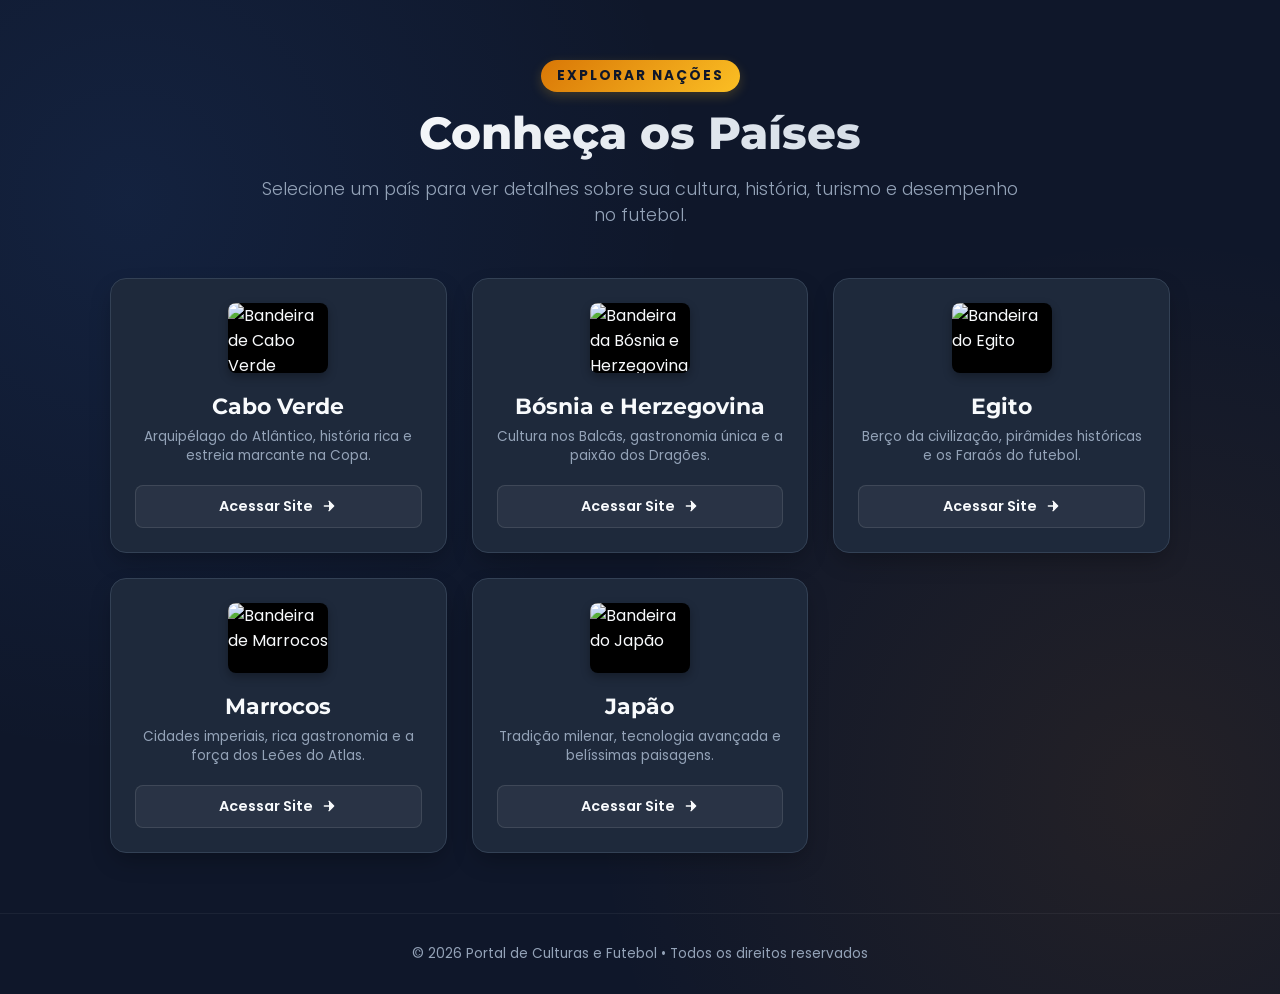
==== index.html @ cd8142f0 "Alterando titulo" ====
<!DOCTYPE html>
<html lang="pt-BR">
<head>
    <meta charset="UTF-8">
    <meta name="viewport" content="width=device-width, initial-scale=1.0">
    <title>Portal dos Países - Copa do Brasil</title>
    <link href="https://fonts.googleapis.com/css2?family=Montserrat:wght@400;600;700;800&family=Poppins:wght@300;400;500;600&display=swap" rel="stylesheet">
    <style>
        :root {
            --primary-bg: #0f172a;
            --card-bg: #1e293b;
            --accent-gold: #fbbf24;
            --text-main: #f8fafc;
            --text-muted: #94a3b8;
            --border-color: #334155;
        }

        * {
            margin: 0;
            padding: 0;
            box-sizing: border-box;
        }

        body {
            font-family: 'Poppins', sans-serif;
            background-color: var(--primary-bg);
            color: var(--text-main);
            min-height: 100vh;
            display: flex;
            flex-direction: column;
            justify-content: space-between;
            align-items: center;
            background-image: 
                radial-gradient(circle at 10% 20%, rgba(59, 130, 246, 0.1) 0%, transparent 40%),
                radial-gradient(circle at 90% 80%, rgba(217, 119, 6, 0.1) 0%, transparent 40%);
        }

        header {
            text-align: center;
            padding: 60px 20px 30px;
            max-width: 800px;
        }

        .badge {
            display: inline-block;
            background: linear-gradient(135deg, #d97706, #fbbf24);
            color: #0f172a;
            font-weight: 700;
            font-size: 0.85rem;
            text-transform: uppercase;
            letter-spacing: 2px;
            padding: 6px 16px;
            border-radius: 50px;
            margin-bottom: 15px;
            box-shadow: 0 4px 12px rgba(251, 191, 36, 0.2);
        }

        h1 {
            font-family: 'Montserrat', sans-serif;
            font-size: 2.8rem;
            font-weight: 800;
            line-height: 1.2;
            background: linear-gradient(to right, #ffffff, #cbd5e1);
            -webkit-background-clip: text;
            -webkit-text-fill-color: transparent;
            margin-bottom: 15px;
        }

        p.subtitle {
            color: var(--text-muted);
            font-size: 1.1rem;
            font-weight: 300;
        }

        main {
            width: 100%;
            max-width: 1100px;
            padding: 20px;
            margin-bottom: 40px;
        }

        .grid-container {
            display: grid;
            grid-template-columns: repeat(auto-fit, minmax(280px, 1fr));
            gap: 25px;
            justify-content: center;
        }

        .country-card {
            background-color: var(--card-bg);
            border: 1px solid var(--border-color);
            border-radius: 16px;
            padding: 24px;
            display: flex;
            flex-direction: column;
            align-items: center;
            text-decoration: none;
            color: var(--text-main);
            transition: all 0.3s cubic-bezier(0.4, 0, 0.2, 1);
            position: relative;
            overflow: hidden;
            box-shadow: 0 10px 25px -5px rgba(0, 0, 0, 0.3);
        }

        .country-card::before {
            content: '';
            position: absolute;
            top: 0;
            left: 0;
            width: 100%;
            height: 4px;
            background: linear-gradient(90deg, transparent, var(--accent-gold), transparent);
            opacity: 0;
            transition: opacity 0.3s ease;
        }

        .country-card:hover {
            transform: translateY(-8px);
            border-color: rgba(251, 191, 36, 0.5);
            box-shadow: 0 20px 35px -10px rgba(0, 0, 0, 0.5), 0 0 15px rgba(251, 191, 36, 0.1);
        }

        .country-card:hover::before {
            opacity: 1;
        }

        .flag-wrapper {
            width: 100px;
            height: 70px;
            border-radius: 8px;
            overflow: hidden;
            margin-bottom: 20px;
            box-shadow: 0 4px 10px rgba(0, 0, 0, 0.3);
            display: flex;
            align-items: center;
            justify-content: center;
            background-color: #000;
        }

        .flag-img {
            width: 100%;
            height: 100%;
            object-fit: cover;
            transition: transform 0.3s ease;
        }

        .country-card:hover .flag-img {
            transform: scale(1.08);
        }

        .country-name {
            font-family: 'Montserrat', sans-serif;
            font-size: 1.35rem;
            font-weight: 700;
            margin-bottom: 8px;
            text-align: center;
        }

        .country-desc {
            font-size: 0.85rem;
            color: var(--text-muted);
            text-align: center;
            margin-bottom: 20px;
            line-height: 1.4;
        }

        .btn-access {
            width: 100%;
            padding: 10px 18px;
            border-radius: 8px;
            background-color: rgba(255, 255, 255, 0.05);
            border: 1px solid rgba(255, 255, 255, 0.1);
            color: var(--text-main);
            font-weight: 600;
            font-size: 0.9rem;
            display: flex;
            align-items: center;
            justify-content: center;
            gap: 8px;
            transition: all 0.3s ease;
        }

        .country-card:hover .btn-access {
            background-color: var(--accent-gold);
            color: #0f172a;
            border-color: var(--accent-gold);
        }

        .btn-access svg {
            width: 16px;
            height: 16px;
            fill: currentColor;
            transition: transform 0.3s ease;
        }

        .country-card:hover .btn-access svg {
            transform: translateX(4px);
        }

        footer {
            padding: 30px;
            text-align: center;
            color: var(--text-muted);
            font-size: 0.85rem;
            border-top: 1px solid rgba(255, 255, 255, 0.05);
            width: 100%;
        }

        @media (max-width: 600px) {
            h1 {
                font-size: 2rem;
            }
            .grid-container {
                grid-template-columns: 1fr;
            }
        }
    </style>
</head>
<body>

    <header>
        <span class="badge">Explorar Nações</span>
        <h1>Conheça os Países</h1>
        <p class="subtitle">Selecione um país para ver detalhes sobre sua cultura, história, turismo e desempenho no futebol.</p>
    </header>

    <main>
        <div class="grid-container">

            <!-- Cabo Verde -->
            <a href="caboverde.html" class="country-card">
                <div class="flag-wrapper">
                    <img src="https://flagcdn.com/w160/cv.png" alt="Bandeira de Cabo Verde" class="flag-img">
                </div>
                <h2 class="country-name">Cabo Verde</h2>
                <p class="country-desc">Arquipélago do Atlântico, história rica e estreia marcante na Copa.</p>
                <div class="btn-access">
                    <span>Acessar Site</span>
                    <svg viewBox="0 0 24 24"><path d="M5 12h14M12 5l7 7-7 7" stroke="currentColor" stroke-width="2" stroke-linecap="round" stroke-linejoin="round"/></svg>
                </div>
            </a>

            <!-- Bósnia e Herzegovina -->
            <a href="bosnia.html" class="country-card">
                <div class="flag-wrapper">
                    <img src="https://flagcdn.com/w160/ba.png" alt="Bandeira da Bósnia e Herzegovina" class="flag-img">
                </div>
                <h2 class="country-name">Bósnia e Herzegovina</h2>
                <p class="country-desc">Cultura nos Balcãs, gastronomia única e a paixão dos Dragões.</p>
                <div class="btn-access">
                    <span>Acessar Site</span>
                    <svg viewBox="0 0 24 24"><path d="M5 12h14M12 5l7 7-7 7" stroke="currentColor" stroke-width="2" stroke-linecap="round" stroke-linejoin="round"/></svg>
                </div>
            </a>

            <!-- Egito -->
            <a href="egito.html" class="country-card">
                <div class="flag-wrapper">
                    <img src="https://flagcdn.com/w160/eg.png" alt="Bandeira do Egito" class="flag-img">
                </div>
                <h2 class="country-name">Egito</h2>
                <p class="country-desc">Berço da civilização, pirâmides históricas e os Faraós do futebol.</p>
                <div class="btn-access">
                    <span>Acessar Site</span>
                    <svg viewBox="0 0 24 24"><path d="M5 12h14M12 5l7 7-7 7" stroke="currentColor" stroke-width="2" stroke-linecap="round" stroke-linejoin="round"/></svg>
                </div>
            </a>

            <!-- Marrocos -->
            <a href="marrocos.html" class="country-card">
                <div class="flag-wrapper">
                    <img src="https://flagcdn.com/w160/ma.png" alt="Bandeira de Marrocos" class="flag-img">
                </div>
                <h2 class="country-name">Marrocos</h2>
                <p class="country-desc">Cidades imperiais, rica gastronomia e a força dos Leões do Atlas.</p>
                <div class="btn-access">
                    <span>Acessar Site</span>
                    <svg viewBox="0 0 24 24"><path d="M5 12h14M12 5l7 7-7 7" stroke="currentColor" stroke-width="2" stroke-linecap="round" stroke-linejoin="round"/></svg>
                </div>
            </a>

            <!-- Japão -->
            <a href="japao.html" class="country-card">
                <div class="flag-wrapper">
                    <img src="https://flagcdn.com/w160/jp.png" alt="Bandeira do Japão" class="flag-img">
                </div>
                <h2 class="country-name">Japão</h2>
                <p class="country-desc">Tradição milenar, tecnologia avançada e belíssimas paisagens.</p>
                <div class="btn-access">
                    <span>Acessar Site</span>
                    <svg viewBox="0 0 24 24"><path d="M5 12h14M12 5l7 7-7 7" stroke="currentColor" stroke-width="2" stroke-linecap="round" stroke-linejoin="round"/></svg>
                </div>
            </a>

        </div>
    </main>

    <footer>
        <p>&copy; 2026 Portal de Culturas e Futebol • Todos os direitos reservados</p>
    </footer>

</body>
</html>
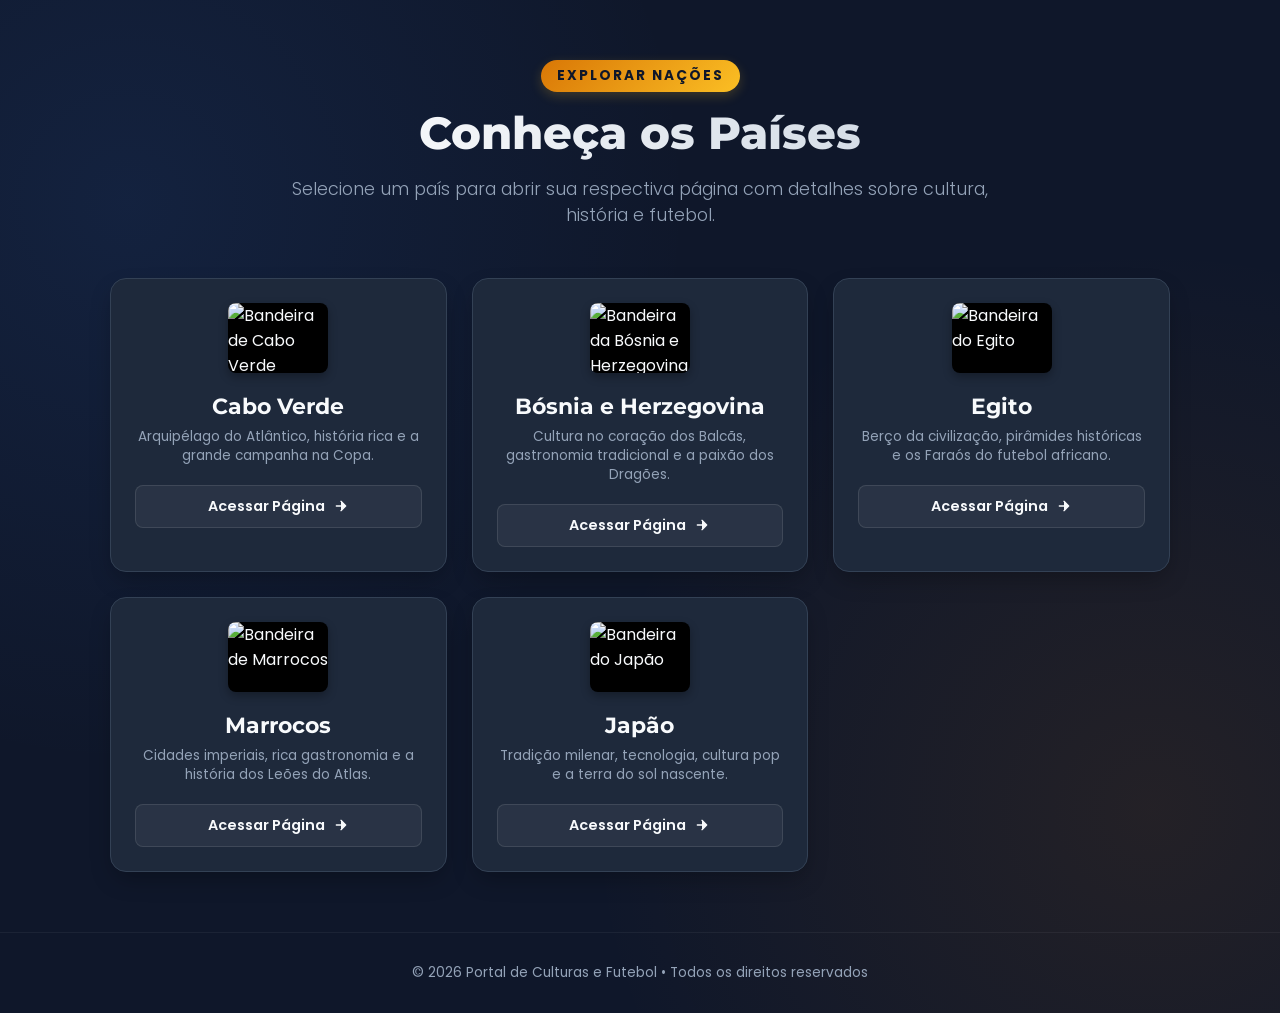
==== commit 07379e11: "Atualizando o main" ====
--- a/index.html
+++ b/index.html
@@ -3,7 +3,7 @@
 <head>
     <meta charset="UTF-8">
     <meta name="viewport" content="width=device-width, initial-scale=1.0">
-    <title>Portal dos Países - Copa do Brasil</title>
+    <title>Portal dos Países - Copa do Mundo</title>
     <link href="https://fonts.googleapis.com/css2?family=Montserrat:wght@400;600;700;800&family=Poppins:wght@300;400;500;600&display=swap" rel="stylesheet">
     <style>
         :root {
@@ -221,73 +221,68 @@
     <header>
         <span class="badge">Explorar Nações</span>
         <h1>Conheça os Países</h1>
-        <p class="subtitle">Selecione um país para ver detalhes sobre sua cultura, história, turismo e desempenho no futebol.</p>
+        <p class="subtitle">Selecione um país para abrir sua respectiva página com detalhes sobre cultura, história e futebol.</p>
     </header>
 
     <main>
         <div class="grid-container">
 
-            <!-- Cabo Verde -->
-            <a href="caboverde.html" class="country-card">
+            <a href="gustavo.html" class="country-card">
                 <div class="flag-wrapper">
                     <img src="https://flagcdn.com/w160/cv.png" alt="Bandeira de Cabo Verde" class="flag-img">
                 </div>
                 <h2 class="country-name">Cabo Verde</h2>
-                <p class="country-desc">Arquipélago do Atlântico, história rica e estreia marcante na Copa.</p>
-                <div class="btn-access">
-                    <span>Acessar Site</span>
-                    <svg viewBox="0 0 24 24"><path d="M5 12h14M12 5l7 7-7 7" stroke="currentColor" stroke-width="2" stroke-linecap="round" stroke-linejoin="round"/></svg>
-                </div>
-            </a>
-
-            <!-- Bósnia e Herzegovina -->
-            <a href="bosnia.html" class="country-card">
+                <p class="country-desc">Arquipélago do Atlântico, história rica e a grande campanha na Copa.</p>
+                <div class="btn-access">
+                    <span>Acessar Página</span>
+                    <svg viewBox="0 0 24 24"><path d="M5 12h14M12 5l7 7-7 7" stroke="currentColor" stroke-width="2" stroke-linecap="round" stroke-linejoin="round"/></svg>
+                </div>
+            </a>
+
+            <a href="luizfelix.html" class="country-card">
                 <div class="flag-wrapper">
                     <img src="https://flagcdn.com/w160/ba.png" alt="Bandeira da Bósnia e Herzegovina" class="flag-img">
                 </div>
                 <h2 class="country-name">Bósnia e Herzegovina</h2>
-                <p class="country-desc">Cultura nos Balcãs, gastronomia única e a paixão dos Dragões.</p>
-                <div class="btn-access">
-                    <span>Acessar Site</span>
-                    <svg viewBox="0 0 24 24"><path d="M5 12h14M12 5l7 7-7 7" stroke="currentColor" stroke-width="2" stroke-linecap="round" stroke-linejoin="round"/></svg>
-                </div>
-            </a>
-
-            <!-- Egito -->
+                <p class="country-desc">Cultura no coração dos Balcãs, gastronomia tradicional e a paixão dos Dragões.</p>
+                <div class="btn-access">
+                    <span>Acessar Página</span>
+                    <svg viewBox="0 0 24 24"><path d="M5 12h14M12 5l7 7-7 7" stroke="currentColor" stroke-width="2" stroke-linecap="round" stroke-linejoin="round"/></svg>
+                </div>
+            </a>
+
             <a href="egito.html" class="country-card">
                 <div class="flag-wrapper">
                     <img src="https://flagcdn.com/w160/eg.png" alt="Bandeira do Egito" class="flag-img">
                 </div>
                 <h2 class="country-name">Egito</h2>
-                <p class="country-desc">Berço da civilização, pirâmides históricas e os Faraós do futebol.</p>
-                <div class="btn-access">
-                    <span>Acessar Site</span>
-                    <svg viewBox="0 0 24 24"><path d="M5 12h14M12 5l7 7-7 7" stroke="currentColor" stroke-width="2" stroke-linecap="round" stroke-linejoin="round"/></svg>
-                </div>
-            </a>
-
-            <!-- Marrocos -->
-            <a href="marrocos.html" class="country-card">
+                <p class="country-desc">Berço da civilização, pirâmides históricas e os Faraós do futebol africano.</p>
+                <div class="btn-access">
+                    <span>Acessar Página</span>
+                    <svg viewBox="0 0 24 24"><path d="M5 12h14M12 5l7 7-7 7" stroke="currentColor" stroke-width="2" stroke-linecap="round" stroke-linejoin="round"/></svg>
+                </div>
+            </a>
+
+            <a href="malukety.html" class="country-card">
                 <div class="flag-wrapper">
                     <img src="https://flagcdn.com/w160/ma.png" alt="Bandeira de Marrocos" class="flag-img">
                 </div>
                 <h2 class="country-name">Marrocos</h2>
-                <p class="country-desc">Cidades imperiais, rica gastronomia e a força dos Leões do Atlas.</p>
-                <div class="btn-access">
-                    <span>Acessar Site</span>
-                    <svg viewBox="0 0 24 24"><path d="M5 12h14M12 5l7 7-7 7" stroke="currentColor" stroke-width="2" stroke-linecap="round" stroke-linejoin="round"/></svg>
-                </div>
-            </a>
-
-            <!-- Japão -->
-            <a href="japao.html" class="country-card">
+                <p class="country-desc">Cidades imperiais, rica gastronomia e a história dos Leões do Atlas.</p>
+                <div class="btn-access">
+                    <span>Acessar Página</span>
+                    <svg viewBox="0 0 24 24"><path d="M5 12h14M12 5l7 7-7 7" stroke="currentColor" stroke-width="2" stroke-linecap="round" stroke-linejoin="round"/></svg>
+                </div>
+            </a>
+
+            <a href="vinicius.html" class="country-card">
                 <div class="flag-wrapper">
                     <img src="https://flagcdn.com/w160/jp.png" alt="Bandeira do Japão" class="flag-img">
                 </div>
                 <h2 class="country-name">Japão</h2>
-                <p class="country-desc">Tradição milenar, tecnologia avançada e belíssimas paisagens.</p>
-                <div class="btn-access">
-                    <span>Acessar Site</span>
+                <p class="country-desc">Tradição milenar, tecnologia, cultura pop e a terra do sol nascente.</p>
+                <div class="btn-access">
+                    <span>Acessar Página</span>
                     <svg viewBox="0 0 24 24"><path d="M5 12h14M12 5l7 7-7 7" stroke="currentColor" stroke-width="2" stroke-linecap="round" stroke-linejoin="round"/></svg>
                 </div>
             </a>
@@ -300,4 +295,4 @@
     </footer>
 
 </body>
-</html>
+</html>
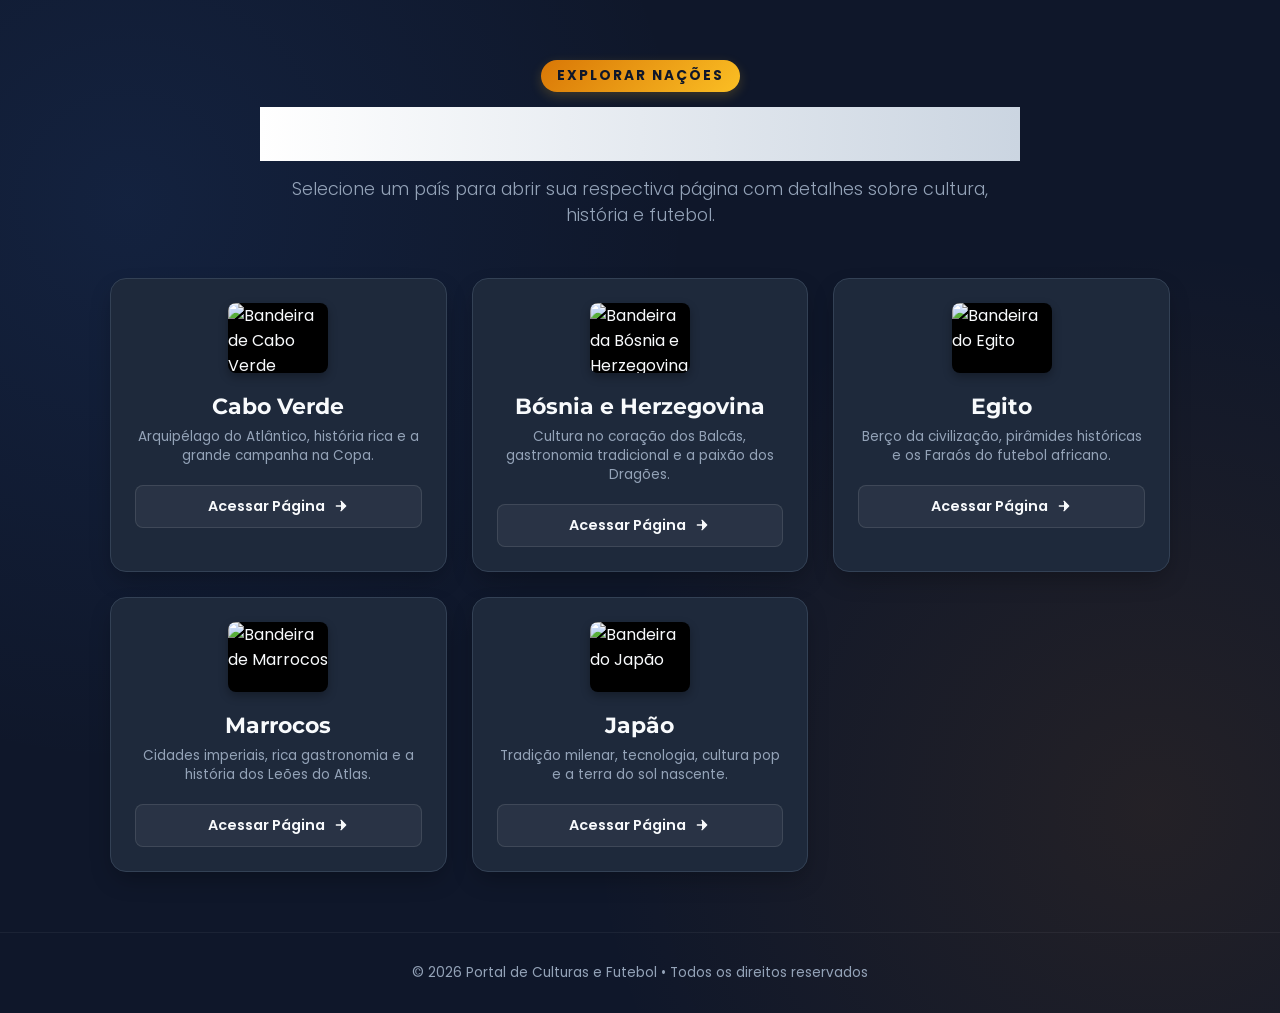
==== commit ed596ff6: "Conserta o README e index" ====
--- a/index.html
+++ b/index.html
@@ -61,7 +61,6 @@
             font-weight: 800;
             line-height: 1.2;
             background: linear-gradient(to right, #ffffff, #cbd5e1);
-            -webkit-background-clip: text;
             -webkit-text-fill-color: transparent;
             margin-bottom: 15px;
         }
@@ -227,7 +226,7 @@
     <main>
         <div class="grid-container">
 
-            <a href="gustavo.html" class="country-card">
+            <a href="paginas/PagCaboVerde/gustavo.html" class="country-card">
                 <div class="flag-wrapper">
                     <img src="https://flagcdn.com/w160/cv.png" alt="Bandeira de Cabo Verde" class="flag-img">
                 </div>
@@ -239,7 +238,7 @@
                 </div>
             </a>
 
-            <a href="luizfelix.html" class="country-card">
+            <a href="paginas/PagBosnia/luizfelix.html" class="country-card">
                 <div class="flag-wrapper">
                     <img src="https://flagcdn.com/w160/ba.png" alt="Bandeira da Bósnia e Herzegovina" class="flag-img">
                 </div>
@@ -251,7 +250,7 @@
                 </div>
             </a>
 
-            <a href="egito.html" class="country-card">
+            <a href="paginas/PagEgito/egito.html" class="country-card">
                 <div class="flag-wrapper">
                     <img src="https://flagcdn.com/w160/eg.png" alt="Bandeira do Egito" class="flag-img">
                 </div>
@@ -263,7 +262,7 @@
                 </div>
             </a>
 
-            <a href="malukety.html" class="country-card">
+            <a href="paginas/PagMarrocos/malukety.html" class="country-card">
                 <div class="flag-wrapper">
                     <img src="https://flagcdn.com/w160/ma.png" alt="Bandeira de Marrocos" class="flag-img">
                 </div>
@@ -275,7 +274,7 @@
                 </div>
             </a>
 
-            <a href="vinicius.html" class="country-card">
+            <a href="paginas/PagJapao/vinicius.html" class="country-card">
                 <div class="flag-wrapper">
                     <img src="https://flagcdn.com/w160/jp.png" alt="Bandeira do Japão" class="flag-img">
                 </div>
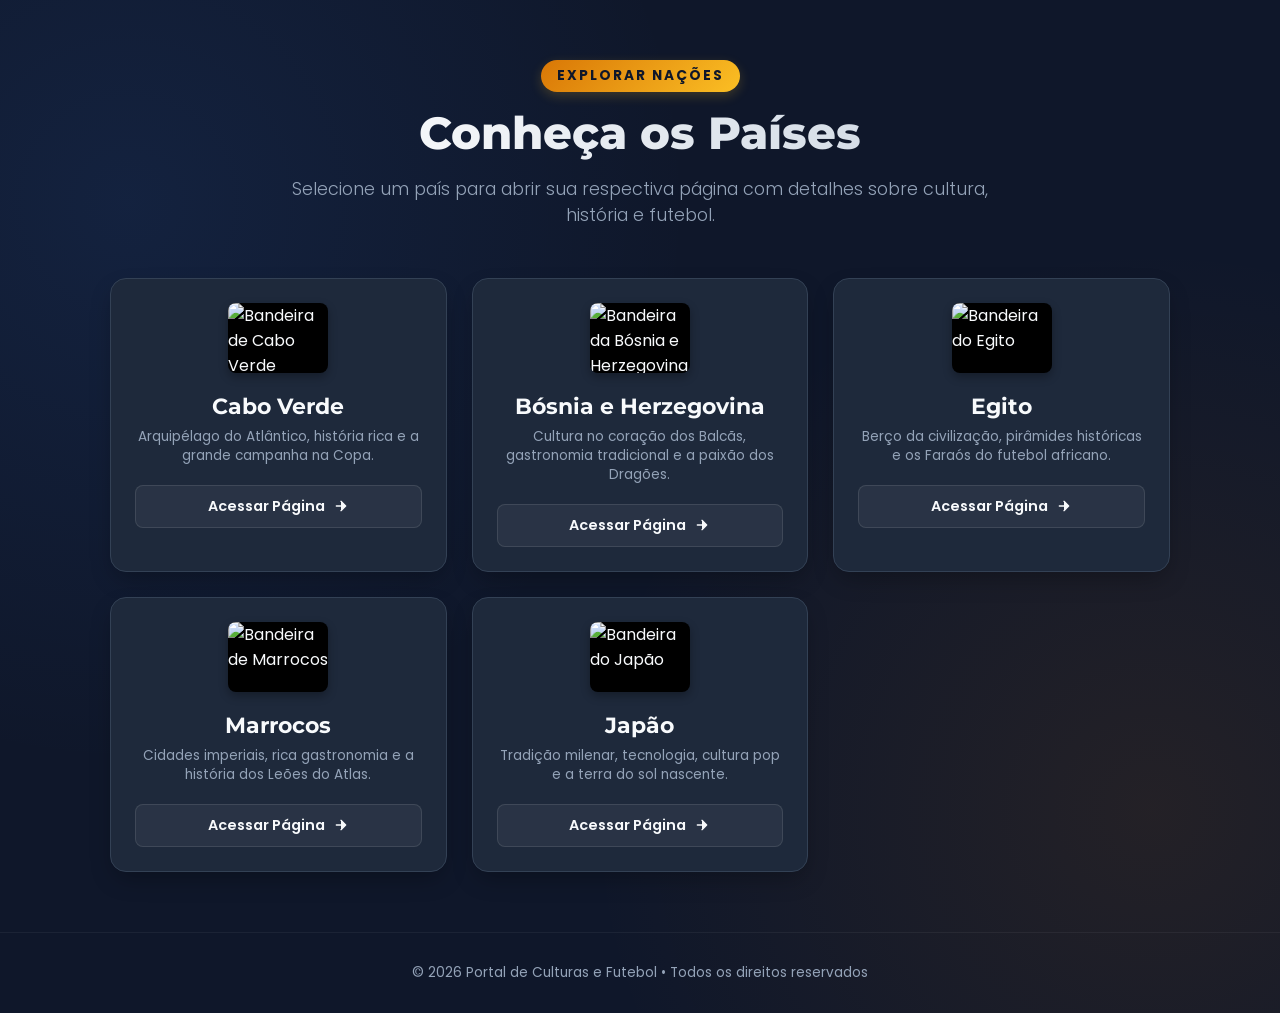
==== commit 6366b6d2: "Merge branch 'main' into vinicius" ====
--- a/index.html
+++ b/index.html
@@ -61,6 +61,7 @@
             font-weight: 800;
             line-height: 1.2;
             background: linear-gradient(to right, #ffffff, #cbd5e1);
+            -webkit-background-clip: text;
             -webkit-text-fill-color: transparent;
             margin-bottom: 15px;
         }
